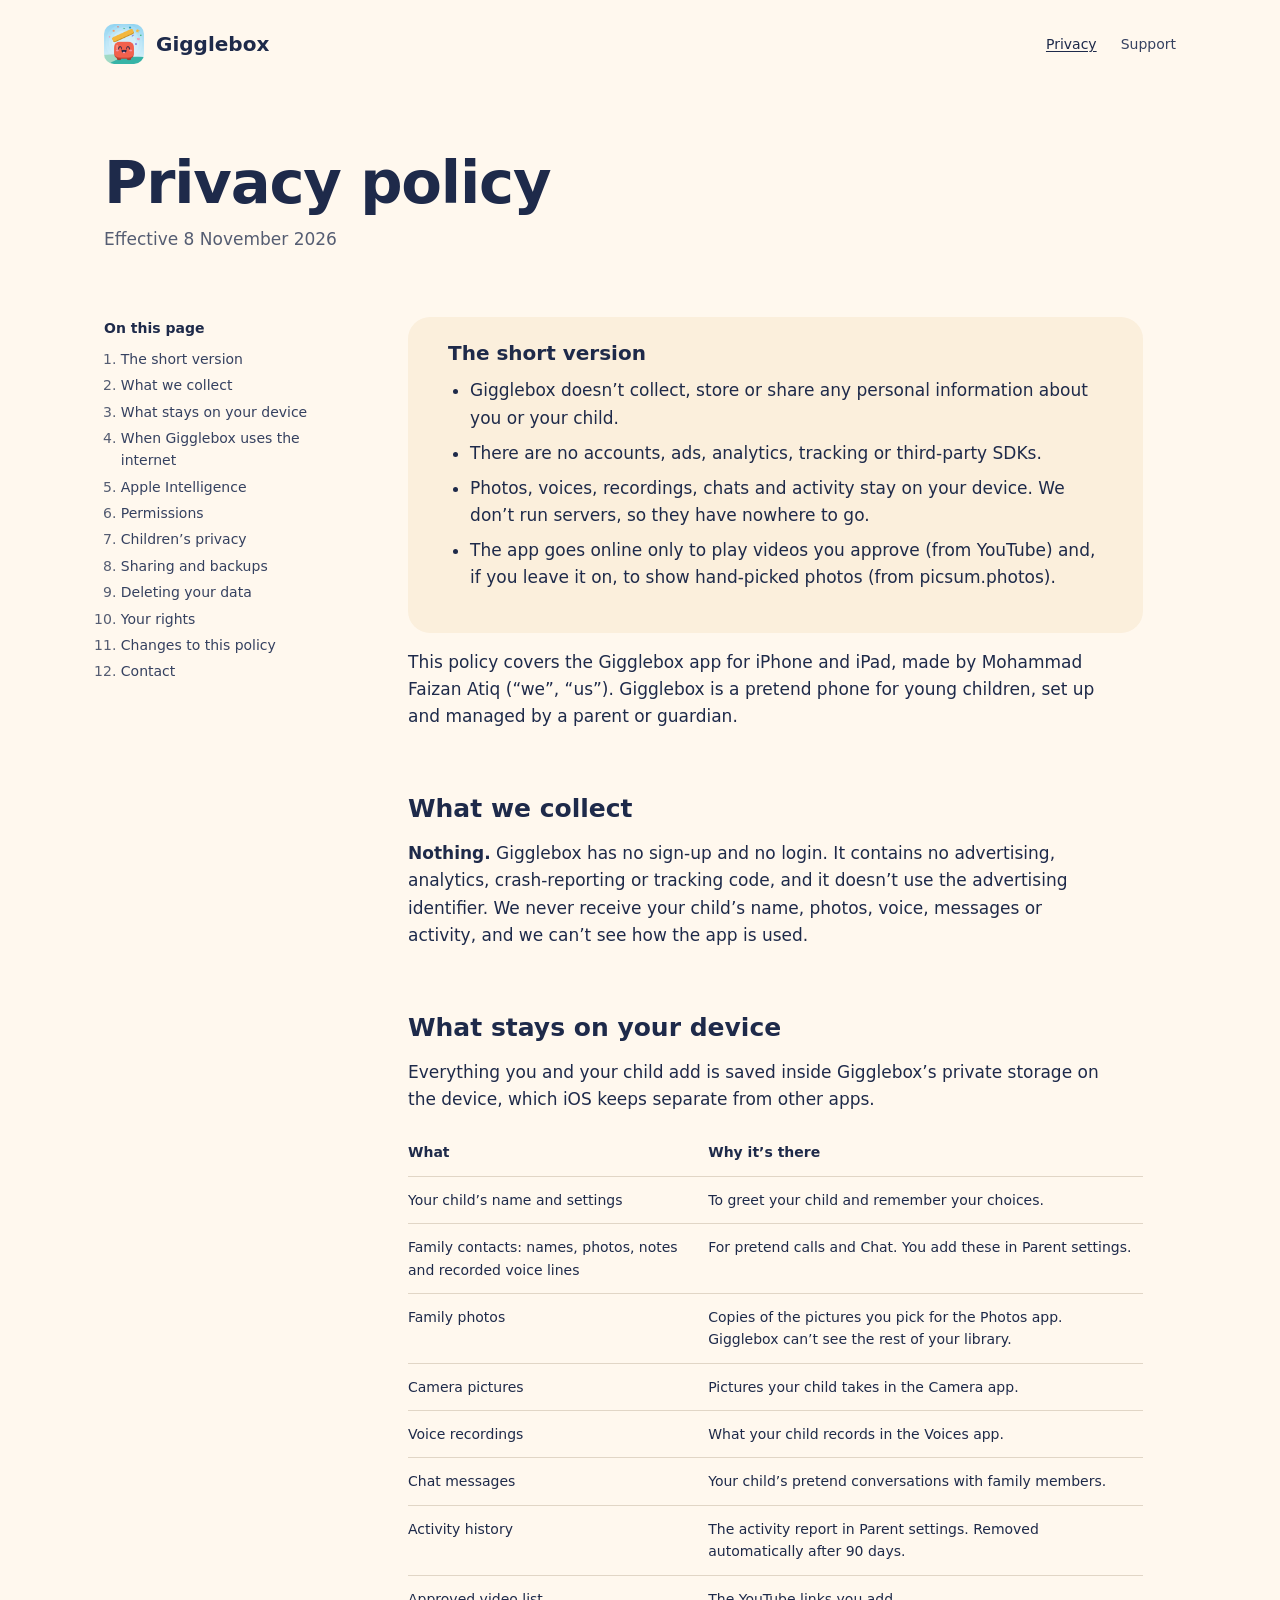
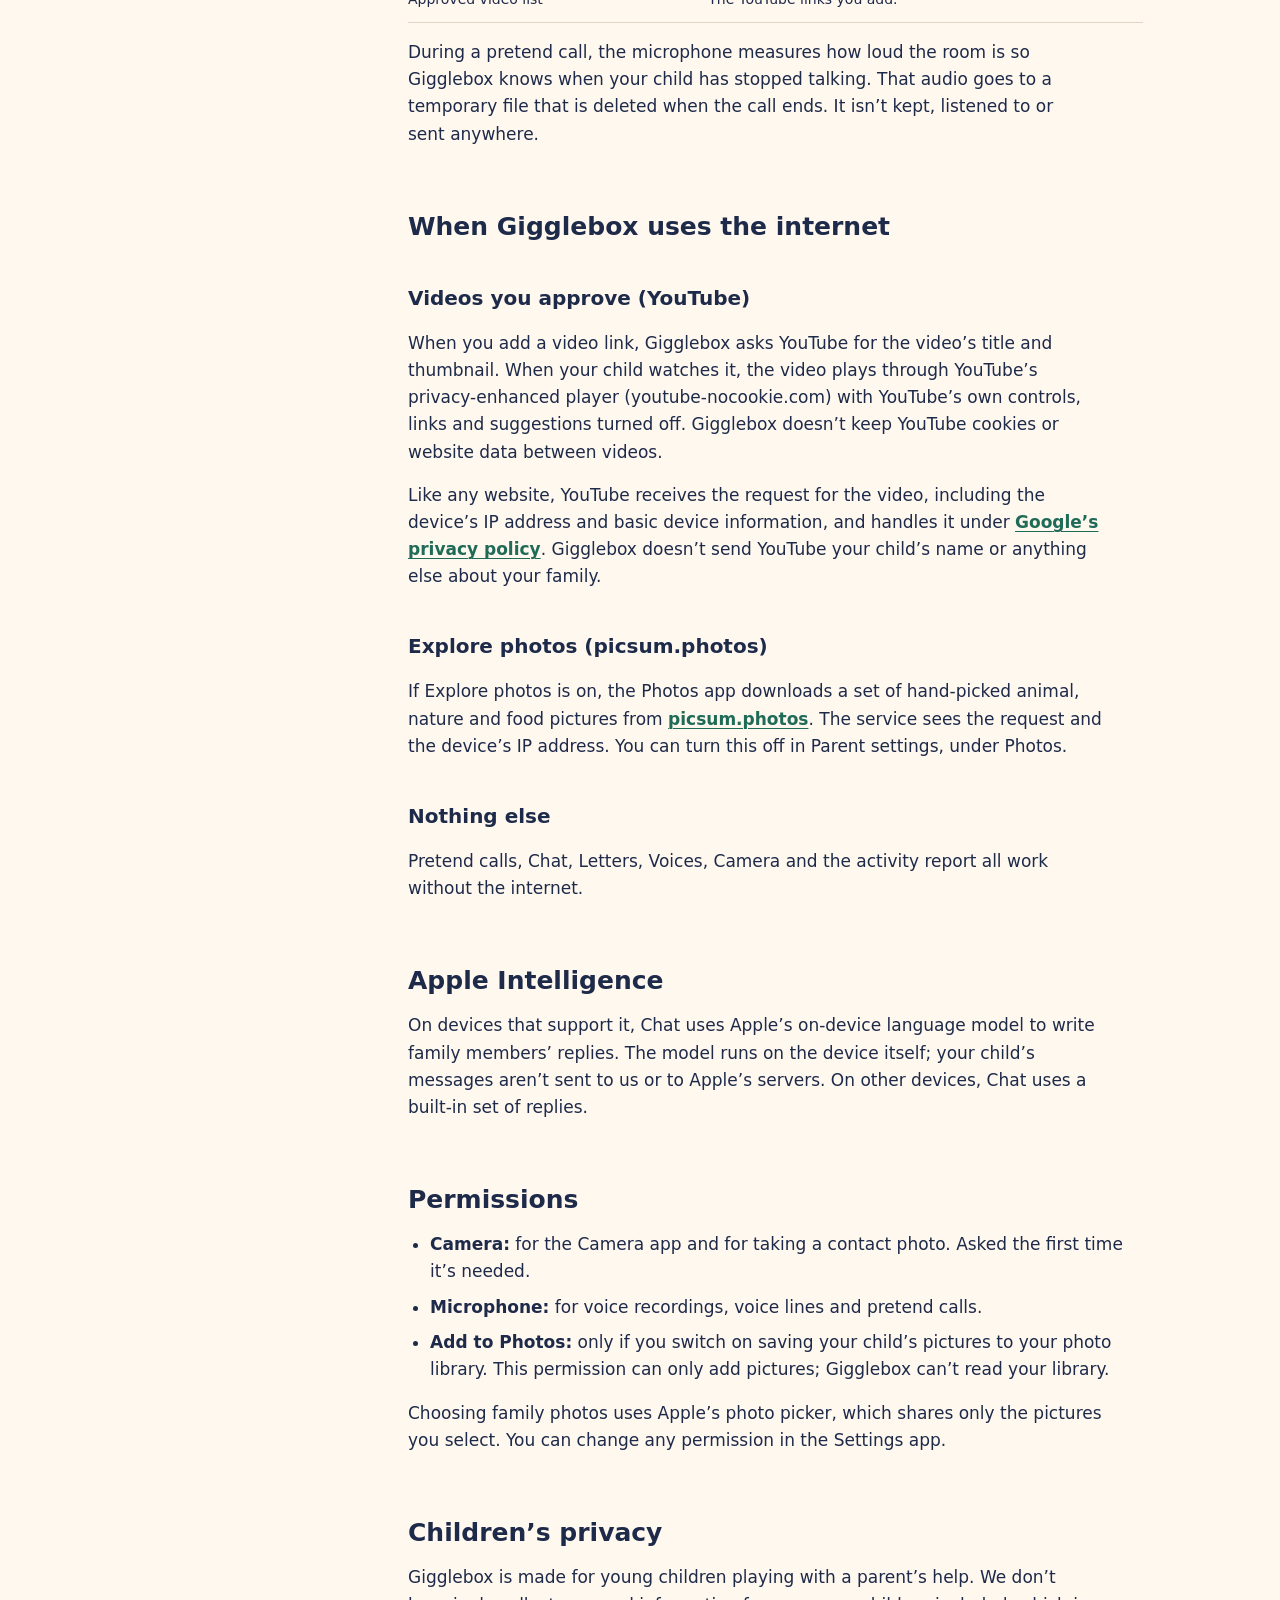
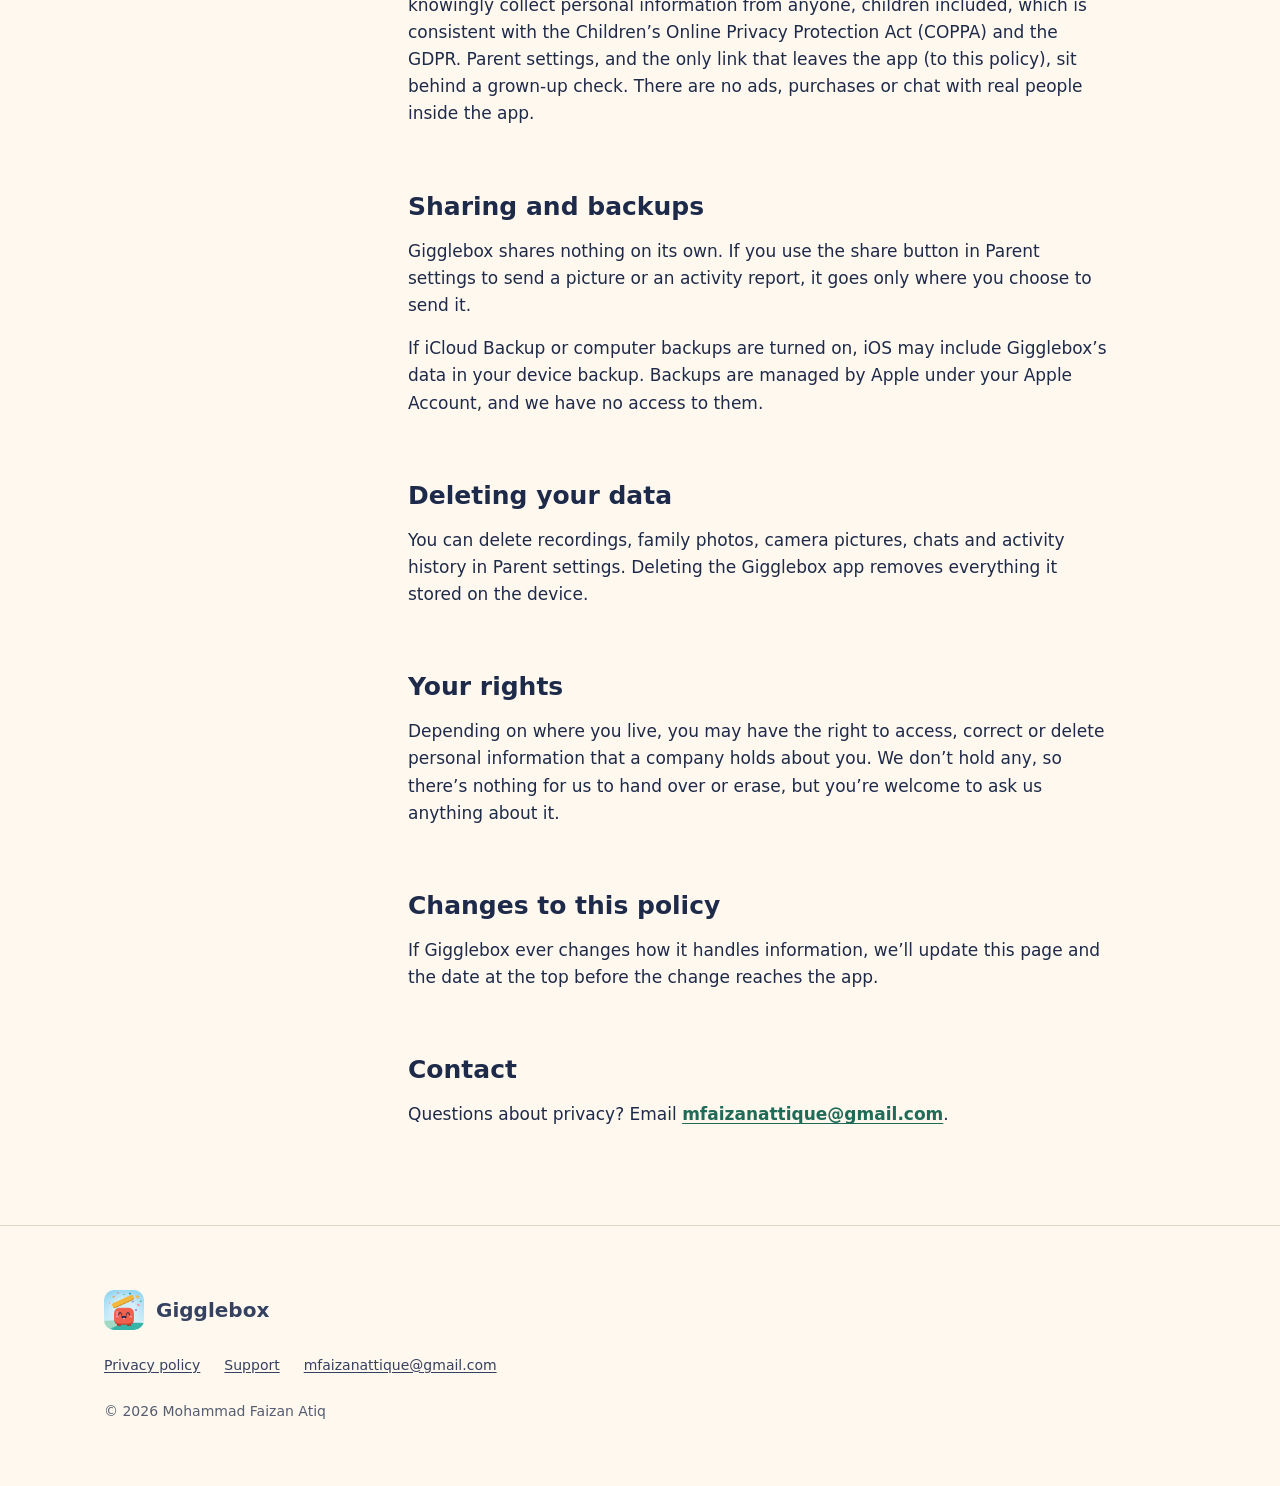
==== privacy/index.html @ 06ef29fa "Gigglebox website: home, privacy policy and support Co-authored-by: Cursor <cursoragent@cursor.com>" ====
<!DOCTYPE html>
<html lang="en">
<head>
<meta charset="utf-8">
<meta name="viewport" content="width=device-width, initial-scale=1">
<title>Privacy policy · Gigglebox</title>
<meta name="description" content="Gigglebox doesn't collect personal information. No accounts, ads, analytics or tracking. Everything your child makes stays on your device.">
<link rel="icon" href="../favicon.png">
<link rel="apple-touch-icon" href="../apple-touch-icon.png">
<link rel="stylesheet" href="../site.css">
</head>
<body>
<header class="container site-nav">
  <a class="wordmark" href="../"><img src="../icon.png" alt="" width="40" height="40">Gigglebox</a>
  <nav aria-label="Main">
    <ul>
      <li><a href="./" aria-current="page">Privacy</a></li>
      <li><a href="../support/">Support</a></li>
    </ul>
  </nav>
</header>

<main class="container doc">
  <div class="doc-head">
    <h1>Privacy policy</h1>
    <p>Effective 8 November 2026</p>
  </div>

  <nav class="toc" aria-label="On this page">
    <p>On this page</p>
    <ol>
      <li><a href="#short">The short version</a></li>
      <li><a href="#collect">What we collect</a></li>
      <li><a href="#device">What stays on your device</a></li>
      <li><a href="#internet">When Gigglebox uses the internet</a></li>
      <li><a href="#intelligence">Apple Intelligence</a></li>
      <li><a href="#permissions">Permissions</a></li>
      <li><a href="#children">Children’s privacy</a></li>
      <li><a href="#sharing">Sharing and backups</a></li>
      <li><a href="#delete">Deleting your data</a></li>
      <li><a href="#rights">Your rights</a></li>
      <li><a href="#changes">Changes to this policy</a></li>
      <li><a href="#contact">Contact</a></li>
    </ol>
  </nav>

  <article class="prose">
    <section class="summary" id="short">
      <h2>The short version</h2>
      <ul>
        <li>Gigglebox doesn’t collect, store or share any personal information about you or your child.</li>
        <li>There are no accounts, ads, analytics, tracking or third-party SDKs.</li>
        <li>Photos, voices, recordings, chats and activity stay on your device. We don’t run servers, so they have nowhere to go.</li>
        <li>The app goes online only to play videos you approve (from YouTube) and, if you leave it on, to show hand-picked photos (from picsum.photos).</li>
      </ul>
    </section>

    <p>This policy covers the Gigglebox app for iPhone and iPad, made by Mohammad Faizan Atiq (“we”, “us”). Gigglebox is a pretend phone for young children, set up and managed by a parent or guardian.</p>

    <h2 id="collect">What we collect</h2>
    <p><strong>Nothing.</strong> Gigglebox has no sign-up and no login. It contains no advertising, analytics, crash-reporting or tracking code, and it doesn’t use the advertising identifier. We never receive your child’s name, photos, voice, messages or activity, and we can’t see how the app is used.</p>

    <h2 id="device">What stays on your device</h2>
    <p>Everything you and your child add is saved inside Gigglebox’s private storage on the device, which iOS keeps separate from other apps.</p>
    <table>
      <thead><tr><th scope="col">What</th><th scope="col">Why it’s there</th></tr></thead>
      <tbody>
        <tr><td>Your child’s name and settings</td><td>To greet your child and remember your choices.</td></tr>
        <tr><td>Family contacts: names, photos, notes and recorded voice lines</td><td>For pretend calls and Chat. You add these in Parent settings.</td></tr>
        <tr><td>Family photos</td><td>Copies of the pictures you pick for the Photos app. Gigglebox can’t see the rest of your library.</td></tr>
        <tr><td>Camera pictures</td><td>Pictures your child takes in the Camera app.</td></tr>
        <tr><td>Voice recordings</td><td>What your child records in the Voices app.</td></tr>
        <tr><td>Chat messages</td><td>Your child’s pretend conversations with family members.</td></tr>
        <tr><td>Activity history</td><td>The activity report in Parent settings. Removed automatically after 90 days.</td></tr>
        <tr><td>Approved video list</td><td>The YouTube links you add.</td></tr>
      </tbody>
    </table>
    <p>During a pretend call, the microphone measures how loud the room is so Gigglebox knows when your child has stopped talking. That audio goes to a temporary file that is deleted when the call ends. It isn’t kept, listened to or sent anywhere.</p>

    <h2 id="internet">When Gigglebox uses the internet</h2>
    <h3>Videos you approve (YouTube)</h3>
    <p>When you add a video link, Gigglebox asks YouTube for the video’s title and thumbnail. When your child watches it, the video plays through YouTube’s privacy-enhanced player (youtube-nocookie.com) with YouTube’s own controls, links and suggestions turned off. Gigglebox doesn’t keep YouTube cookies or website data between videos.</p>
    <p>Like any website, YouTube receives the request for the video, including the device’s IP address and basic device information, and handles it under <a href="https://policies.google.com/privacy">Google’s privacy policy</a>. Gigglebox doesn’t send YouTube your child’s name or anything else about your family.</p>
    <h3>Explore photos (picsum.photos)</h3>
    <p>If Explore photos is on, the Photos app downloads a set of hand-picked animal, nature and food pictures from <a href="https://picsum.photos">picsum.photos</a>. The service sees the request and the device’s IP address. You can turn this off in Parent settings, under Photos.</p>
    <h3>Nothing else</h3>
    <p>Pretend calls, Chat, Letters, Voices, Camera and the activity report all work without the internet.</p>

    <h2 id="intelligence">Apple Intelligence</h2>
    <p>On devices that support it, Chat uses Apple’s on-device language model to write family members’ replies. The model runs on the device itself; your child’s messages aren’t sent to us or to Apple’s servers. On other devices, Chat uses a built-in set of replies.</p>

    <h2 id="permissions">Permissions</h2>
    <ul>
      <li><strong>Camera:</strong> for the Camera app and for taking a contact photo. Asked the first time it’s needed.</li>
      <li><strong>Microphone:</strong> for voice recordings, voice lines and pretend calls.</li>
      <li><strong>Add to Photos:</strong> only if you switch on saving your child’s pictures to your photo library. This permission can only add pictures; Gigglebox can’t read your library.</li>
    </ul>
    <p>Choosing family photos uses Apple’s photo picker, which shares only the pictures you select. You can change any permission in the Settings app.</p>

    <h2 id="children">Children’s privacy</h2>
    <p>Gigglebox is made for young children playing with a parent’s help. We don’t knowingly collect personal information from anyone, children included, which is consistent with the Children’s Online Privacy Protection Act (COPPA) and the GDPR. Parent settings, and the only link that leaves the app (to this policy), sit behind a grown-up check. There are no ads, purchases or chat with real people inside the app.</p>

    <h2 id="sharing">Sharing and backups</h2>
    <p>Gigglebox shares nothing on its own. If you use the share button in Parent settings to send a picture or an activity report, it goes only where you choose to send it.</p>
    <p>If iCloud Backup or computer backups are turned on, iOS may include Gigglebox’s data in your device backup. Backups are managed by Apple under your Apple Account, and we have no access to them.</p>

    <h2 id="delete">Deleting your data</h2>
    <p>You can delete recordings, family photos, camera pictures, chats and activity history in Parent settings. Deleting the Gigglebox app removes everything it stored on the device.</p>

    <h2 id="rights">Your rights</h2>
    <p>Depending on where you live, you may have the right to access, correct or delete personal information that a company holds about you. We don’t hold any, so there’s nothing for us to hand over or erase, but you’re welcome to ask us anything about it.</p>

    <h2 id="changes">Changes to this policy</h2>
    <p>If Gigglebox ever changes how it handles information, we’ll update this page and the date at the top before the change reaches the app.</p>

    <h2 id="contact">Contact</h2>
    <p>Questions about privacy? Email <a href="mailto:mfaizanattique@gmail.com">mfaizanattique@gmail.com</a>.</p>
  </article>
</main>

<footer class="site-footer">
  <div class="container">
    <a class="wordmark" href="../"><img src="../icon.png" alt="" width="40" height="40">Gigglebox</a>
    <ul>
      <li><a href="./">Privacy policy</a></li>
      <li><a href="../support/">Support</a></li>
      <li><a href="mailto:mfaizanattique@gmail.com">mfaizanattique@gmail.com</a></li>
    </ul>
    <small>© 2026 Mohammad Faizan Atiq</small>
  </div>
</footer>
</body>
</html>
---- site.css ----
/* Hallmark · shape: Letter (a short home, a long policy, a help page) · genre: playful · theme: custom (the app's own palette) · job: read the privacy policy · idea: "A kids' app that keeps the family's things on the phone, said plainly" · vibe: "warm cream, navy ink, plain-spoken, kind"
 * paper: oklch(98.2% 0.015 77.1) · accent: oklch(47.6% 0.080 171.7) · display: ui-rounded · body: system-ui · hero: the promise set big beside the app icon · nav: wordmark left, two links right · footer: wordmark over links and the contact address · imagery: the product (icon, screenshots) · signature: the two lists, what stays on the phone and what goes online
 * axes: cream/rounded/green · posture: split · contrast: pass · fold: pass · v2.0.0 */
/* Hallmark · pre-emit critique: P2 H2 E2 S2 R2 V1 · weakest: V, few pictures; the app icon carries the hero and App Store screenshots can drop into the slot later */
/* waive 47b: the brand is the app's existing palette and rounded face, not a dealt theme */
@import url("./tokens.css");
@import url("./base.css");

body { line-height: 1.6; }

.site-nav { display: flex; align-items: center; justify-content: space-between; gap: var(--space-lg); padding-block: var(--space-lg); }
.wordmark { display: inline-flex; align-items: center; gap: var(--space-sm); text-decoration: none; font-family: var(--font-display); font-weight: 800; font-size: var(--text-lg); color: var(--color-ink); }
.wordmark img { width: 40px; height: 40px; border-radius: 10px; }
.site-nav ul { display: flex; gap: var(--space-lg); list-style: none; margin: 0; padding: 0; }
.site-nav a:not(.wordmark) { text-decoration: none; color: var(--color-ink-2); font-size: var(--text-sm); padding: var(--space-xs) 0; }
.site-nav a:not(.wordmark):hover { color: var(--color-ink); text-decoration: underline; }
.site-nav a[aria-current="page"] { color: var(--color-ink); text-decoration: underline; }

.hero { display: grid; grid-template-columns: minmax(0, 7fr) minmax(0, 5fr); gap: var(--gap-columns); align-items: center; padding-block: var(--space-2xl) var(--section-gap-s); }
.hero h1 { font-size: var(--text-display); font-weight: 800; line-height: 1.02; letter-spacing: var(--tracking-display); color: var(--color-ink); }
.hero p { margin-top: var(--space-lg); font-size: var(--text-lead); color: var(--color-ink-2); max-width: 34ch; }
.hero .actions { margin-top: var(--space-xl); display: flex; flex-wrap: wrap; gap: var(--space-sm); }
.hero-art { justify-self: center; width: min(100%, 360px); aspect-ratio: 1; border-radius: 22%; overflow: hidden; box-shadow: 0 30px 60px -30px color-mix(in oklab, var(--color-ink) 45%, transparent); }
.hero-art img { width: 100%; height: 100%; object-fit: cover; }

.button { display: inline-flex; align-items: center; min-height: 48px; padding: 0 var(--space-lg); border-radius: var(--radius-pill); font-weight: 600; text-decoration: none; border: 2px solid var(--color-ink); transition: background-color var(--dur-micro) var(--ease-out), color var(--dur-micro) var(--ease-out), transform var(--dur-micro) var(--ease-out); }
.button-primary { background: var(--color-ink); color: var(--color-paper); }
.button-primary:hover { background: var(--color-ink-2); }
.button-quiet { background: transparent; color: var(--color-ink); }
.button-quiet:hover { background: var(--color-paper-2); }
.button:active { transform: translateY(1px); }
.button:focus-visible { outline: 3px solid var(--color-focus); outline-offset: 3px; }

.band { padding-block: var(--section-gap-s); border-top: var(--rule-hair) solid var(--color-rule); }
.band h2 { font-size: var(--text-section); font-weight: 800; line-height: 1.08; letter-spacing: var(--tracking-display); max-width: 18ch; }
.band > .container > p { margin-top: var(--space-md); color: var(--color-ink-2); font-size: var(--text-lead); }

.facts { margin: var(--space-xl) 0 0; padding: 0; list-style: none; display: grid; grid-template-columns: repeat(3, minmax(0, 1fr)); gap: var(--space-xl) var(--gap-columns); }
.facts.two { grid-template-columns: repeat(2, minmax(0, 1fr)); }
.facts li { display: grid; grid-template-columns: 44px minmax(0, 1fr); gap: var(--space-md); align-items: start; }
.chip { width: 44px; height: 44px; border-radius: var(--radius-chip); display: grid; place-items: center; color: var(--color-on-chip); }
.chip svg { width: 22px; height: 22px; }
.chip.coral { background: var(--color-coral); }
.chip.mustard { background: var(--color-mustard); color: var(--color-ink); }
.chip.teal { background: var(--color-teal); }
.chip.green { background: var(--color-green); }
.chip.violet { background: var(--color-violet); }
.chip.ink { background: var(--color-ink); }
.facts h3 { font-family: var(--font-display); font-size: var(--text-title); font-weight: 800; line-height: 1.2; }
.facts p { margin-top: var(--space-2xs); color: var(--color-ink-2); }

.doc { display: grid; grid-template-columns: minmax(0, 15rem) minmax(0, 1fr); gap: var(--space-2xl); padding-block: var(--space-2xl) var(--section-gap-s); }
.doc-head { grid-column: 1 / -1; }
.doc-head h1 { font-size: var(--text-display-s); font-weight: 800; line-height: 1.05; letter-spacing: var(--tracking-display); }
.doc-head p { margin-top: var(--space-sm); color: var(--color-muted); }
.toc { position: sticky; top: var(--space-lg); align-self: start; font-size: var(--text-sm); }
.toc p { font-weight: 600; margin-bottom: var(--space-xs); }
.toc ol { margin: 0; padding-left: 1.2em; display: grid; gap: var(--space-2xs); color: var(--color-muted); }
.toc a { color: var(--color-ink-2); text-decoration: none; }
.toc a:hover { color: var(--color-ink); text-decoration: underline; }
.prose { max-width: 68ch; }
.prose > * + * { margin-top: var(--space-md); }
.prose h2 { font-size: var(--text-xl); font-weight: 800; line-height: 1.2; margin-top: var(--space-2xl); scroll-margin-top: var(--space-lg); }
.prose h3 { font-size: var(--text-lg); font-weight: 700; margin-top: var(--space-xl); }
.prose ul, .prose ol { padding-left: 1.3em; display: grid; gap: var(--space-xs); }
.prose a { color: var(--color-accent); font-weight: 600; }
.prose a:hover { text-decoration-thickness: 2px; }
.prose strong { color: var(--color-ink); }
.summary { background: var(--color-paper-2); border-radius: var(--radius-card); padding: var(--space-lg) var(--space-xl); }
.summary h2 { margin-top: 0; font-size: var(--text-lg); }
.summary ul { margin-top: var(--space-sm); }
.prose table { width: 100%; border-collapse: collapse; font-size: var(--text-sm); }
.prose th, .prose td { text-align: left; vertical-align: top; padding: var(--space-sm) var(--space-sm) var(--space-sm) 0; border-bottom: var(--rule-hair) solid var(--color-rule); }
.prose th { font-weight: 600; color: var(--color-ink); }

.faq details { border-bottom: var(--rule-hair) solid var(--color-rule); padding-block: var(--space-md); }
.faq summary { cursor: pointer; font-family: var(--font-display); font-weight: 800; font-size: var(--text-title); list-style-position: outside; }
.faq summary:focus-visible { outline: 3px solid var(--color-focus); outline-offset: 4px; border-radius: 6px; }
.faq details > *:not(summary) { margin-top: var(--space-sm); color: var(--color-ink-2); }
.faq ol { padding-left: 1.3em; display: grid; gap: var(--space-2xs); }
.contact { margin-top: var(--space-2xl); background: var(--color-paper-2); border-radius: var(--radius-card); padding: var(--space-xl); }
.contact h2 { margin-top: 0; }
.contact p { margin-top: var(--space-sm); }

.site-footer { border-top: var(--rule-hair) solid var(--color-rule); padding-block: var(--space-2xl); }
.site-footer .container { display: grid; gap: var(--space-lg); }
.site-footer ul { display: flex; flex-wrap: wrap; gap: var(--space-lg); list-style: none; margin: 0; padding: 0; font-size: var(--text-sm); }
.site-footer a { color: var(--color-ink-2); }
.site-footer a:hover { color: var(--color-ink); }
.site-footer small { color: var(--color-muted); font-size: var(--text-sm); }

@media (max-width: 60rem) {
  .hero { grid-template-columns: minmax(0, 1fr); padding-top: var(--space-xl); }
  .hero-art { width: min(60%, 260px); justify-self: start; order: -1; }
  .facts { grid-template-columns: repeat(2, minmax(0, 1fr)); }
  .doc { grid-template-columns: minmax(0, 1fr); gap: var(--space-xl); }
  .toc { position: static; }
}
@media (max-width: 40rem) {
  .facts, .facts.two { grid-template-columns: minmax(0, 1fr); }
  .site-nav ul { gap: var(--space-md); }
  .summary, .contact { padding: var(--space-lg); }
}
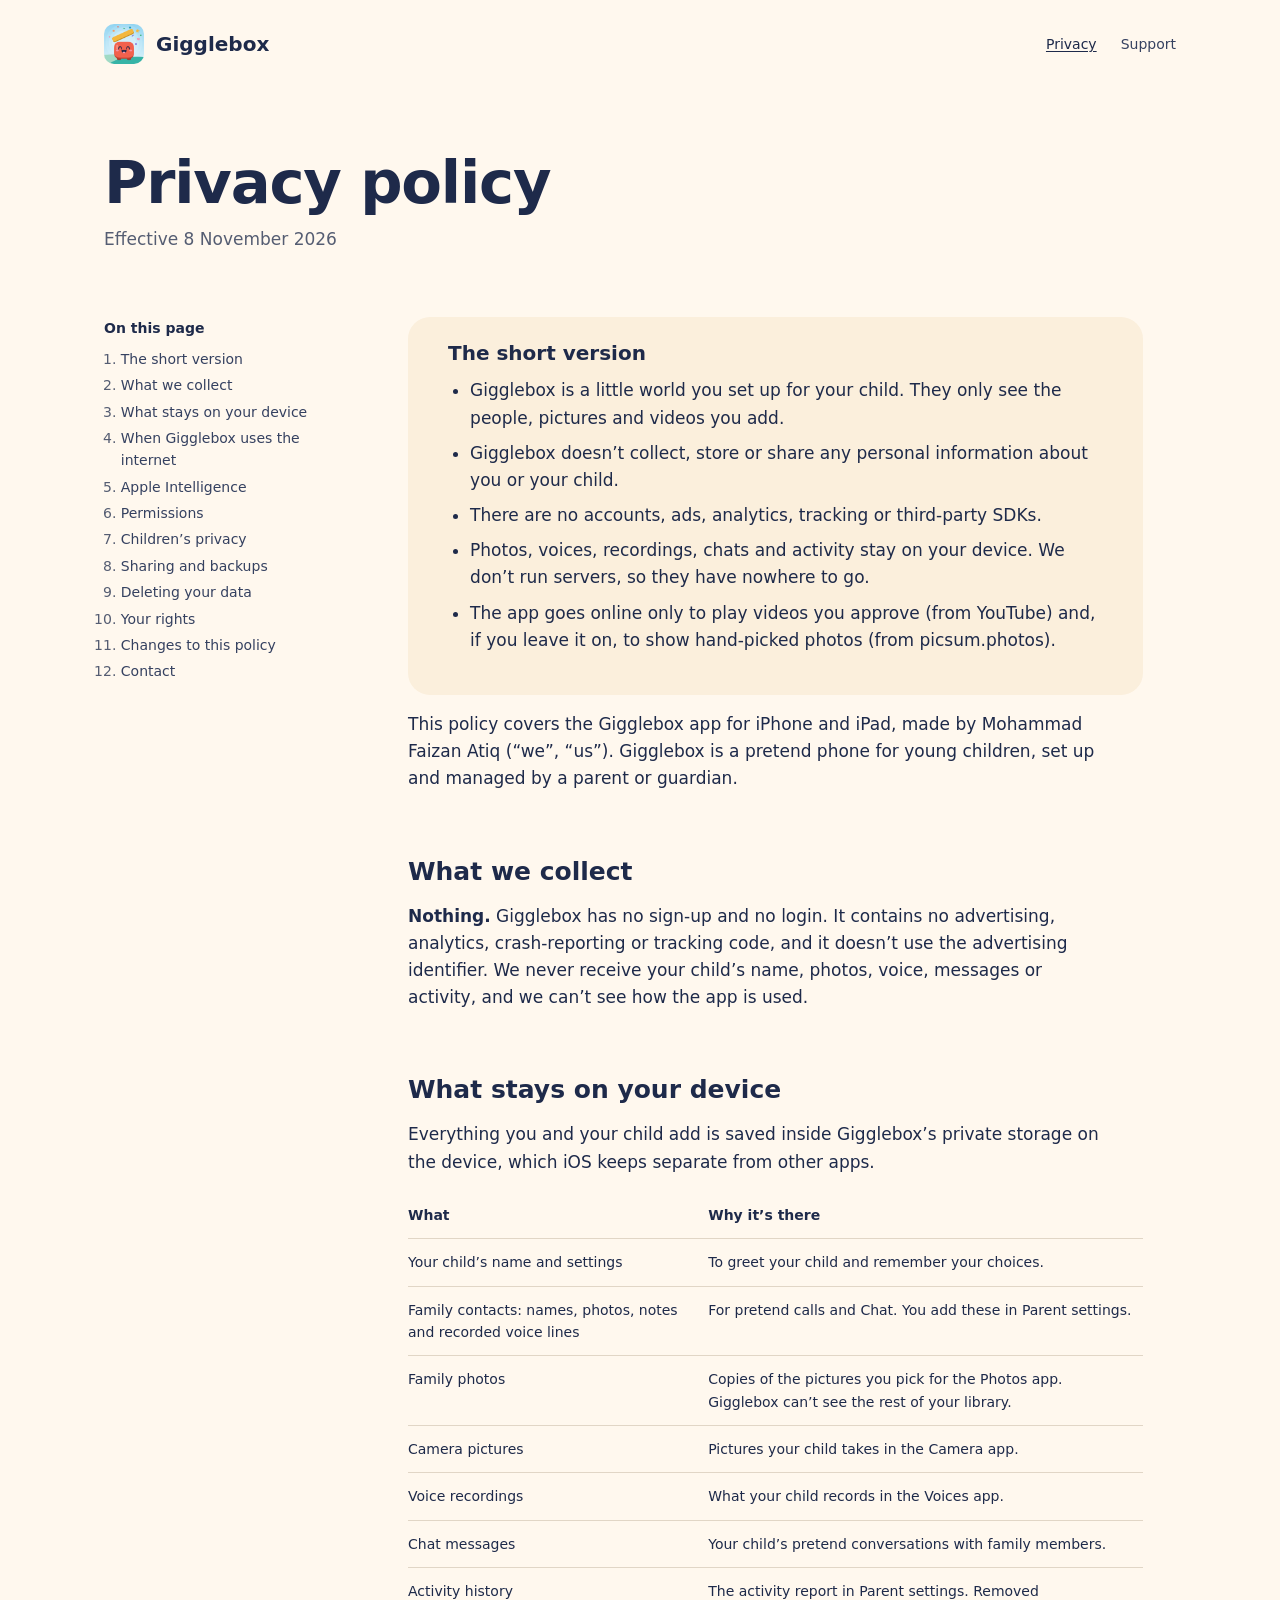
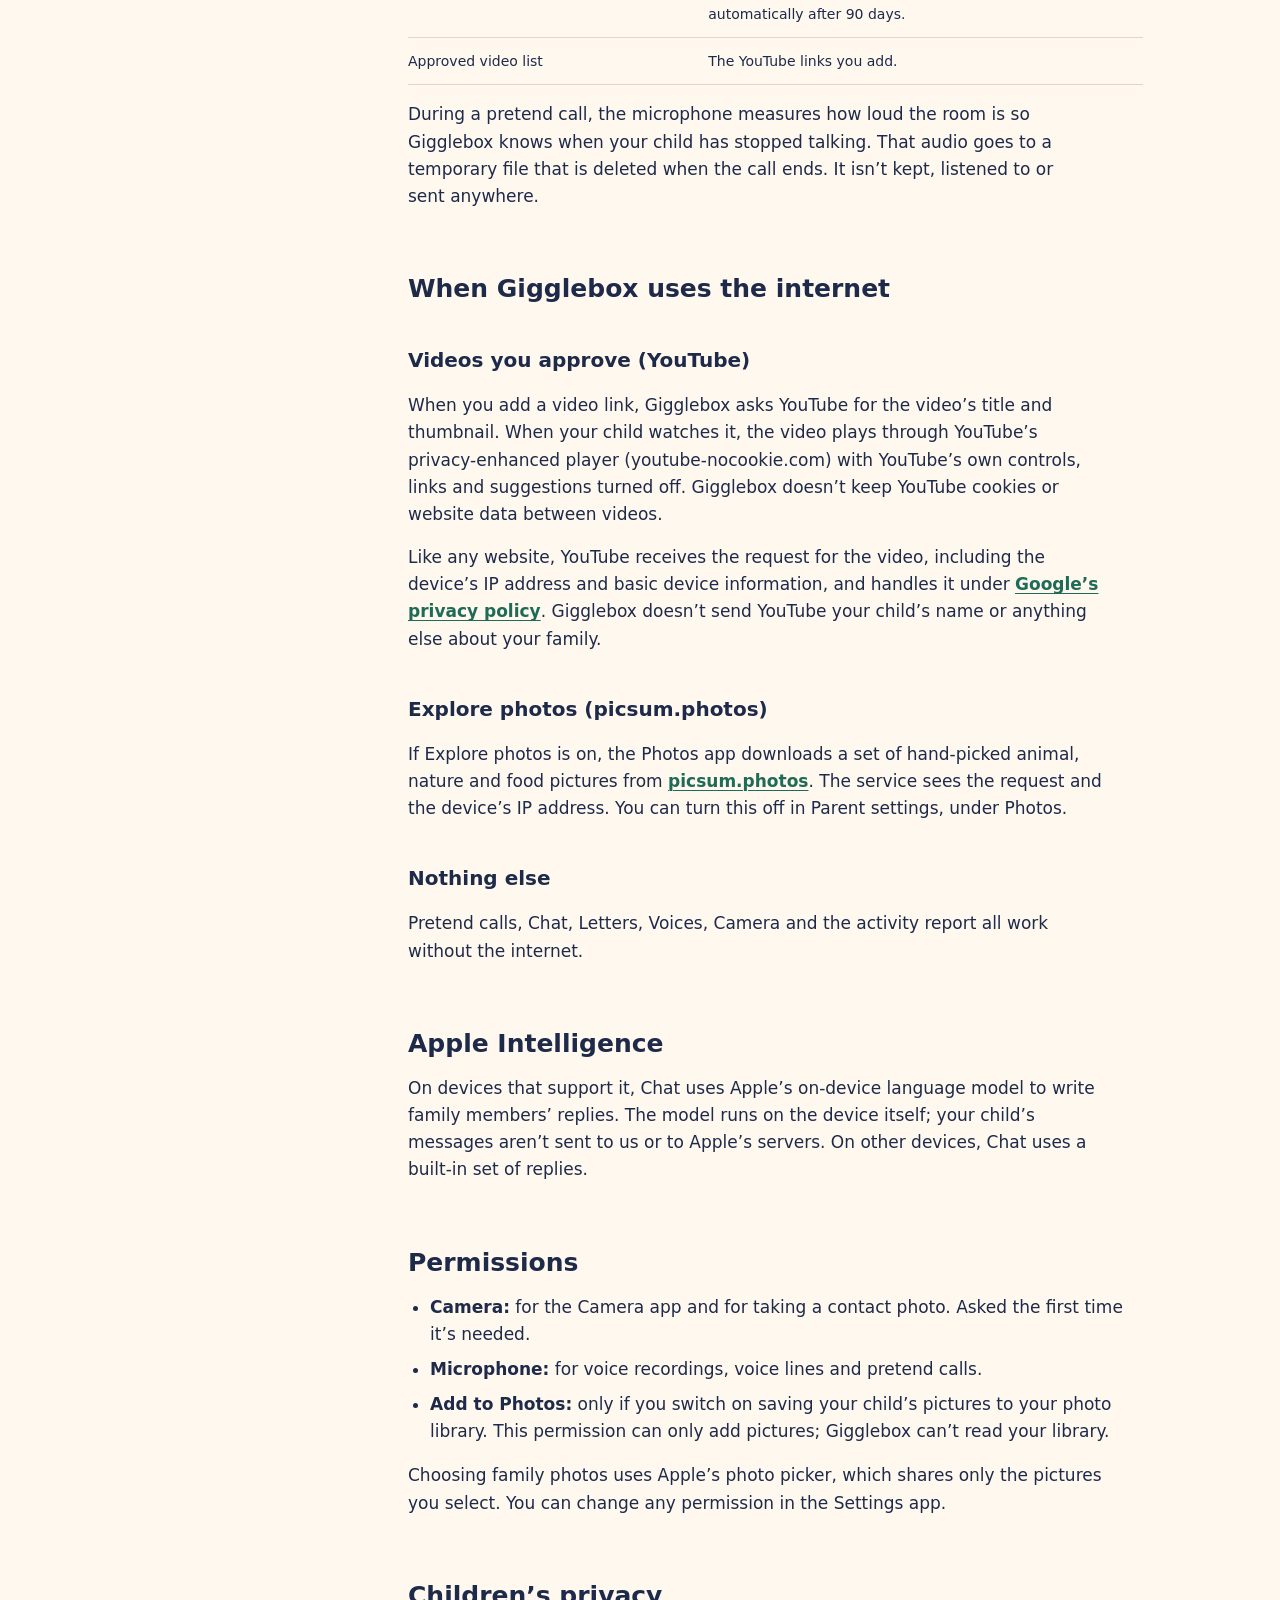
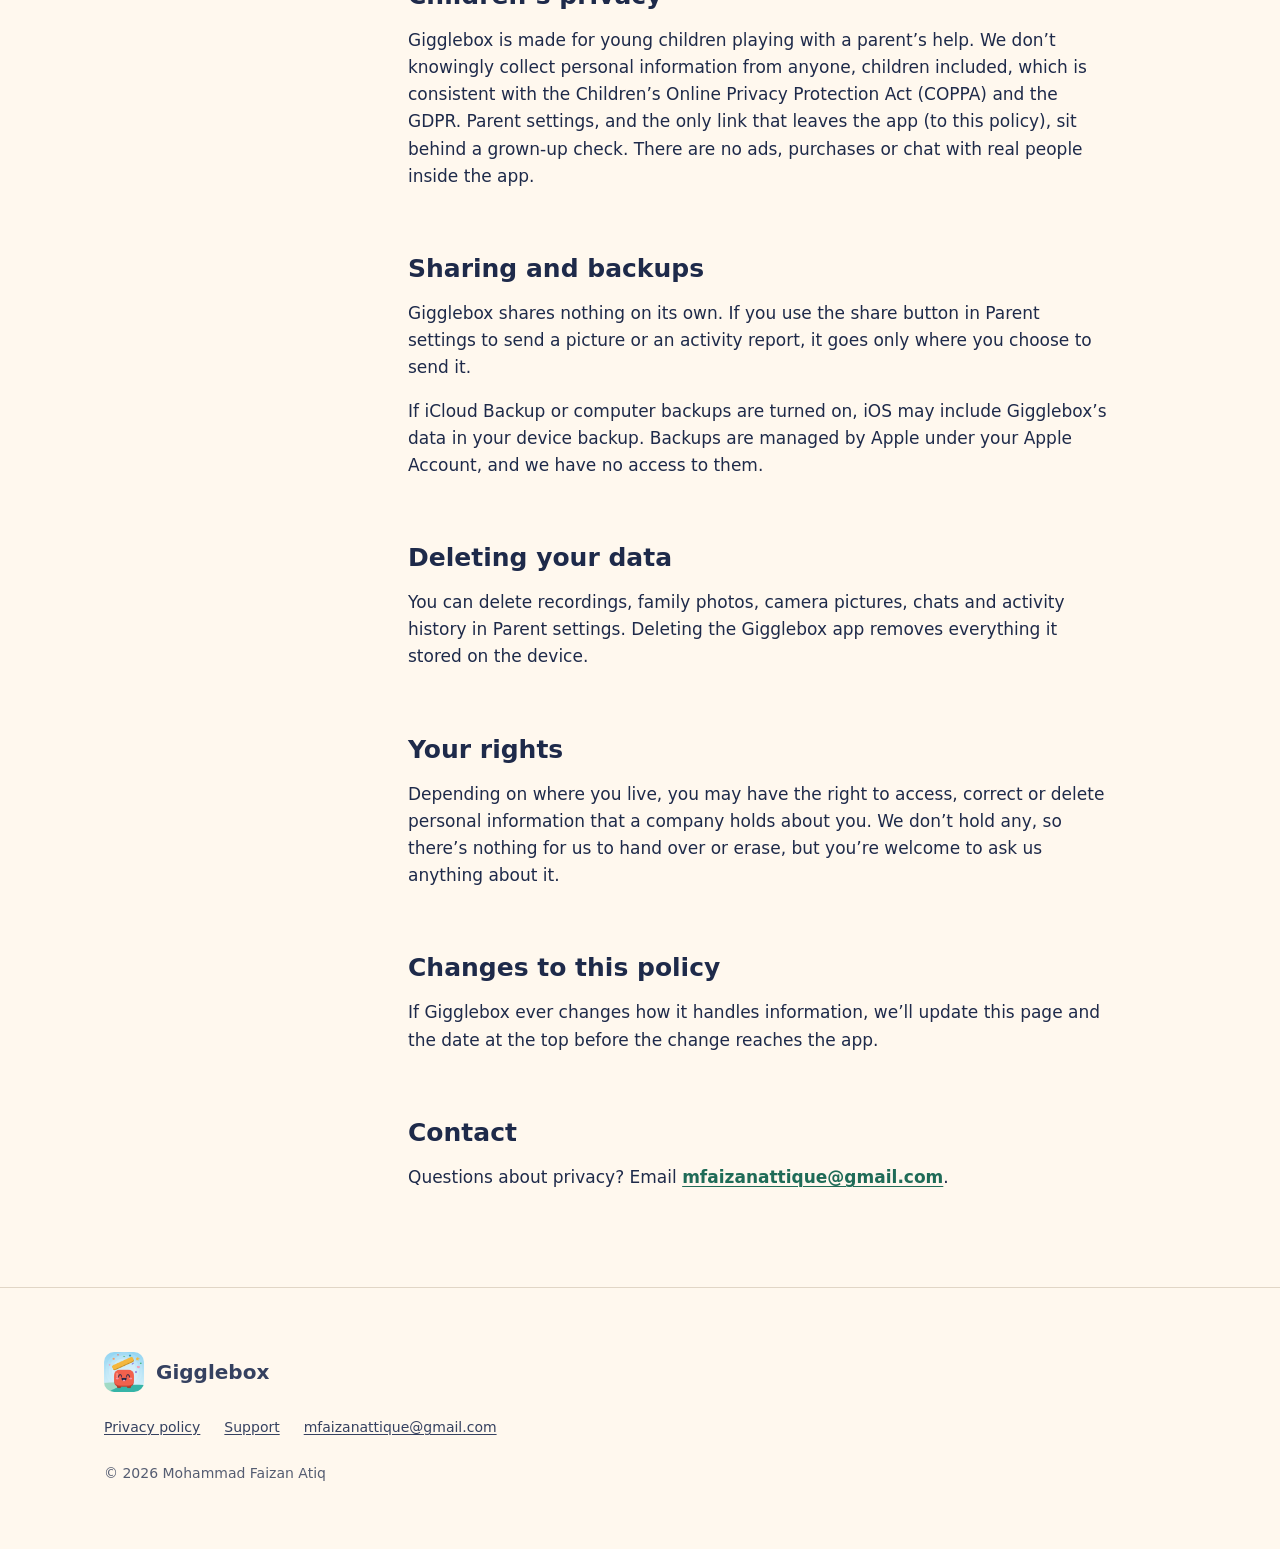
==== commit a699ded0: "Lead with the philosophy: a safe little world parents set up Co-authored-by: Cursor <cursoragent@cur" ====
--- a/privacy/index.html
+++ b/privacy/index.html
@@ -48,6 +48,7 @@
     <section class="summary" id="short">
       <h2>The short version</h2>
       <ul>
+        <li>Gigglebox is a little world you set up for your child. They only see the people, pictures and videos you add.</li>
         <li>Gigglebox doesn’t collect, store or share any personal information about you or your child.</li>
         <li>There are no accounts, ads, analytics, tracking or third-party SDKs.</li>
         <li>Photos, voices, recordings, chats and activity stay on your device. We don’t run servers, so they have nowhere to go.</li>
